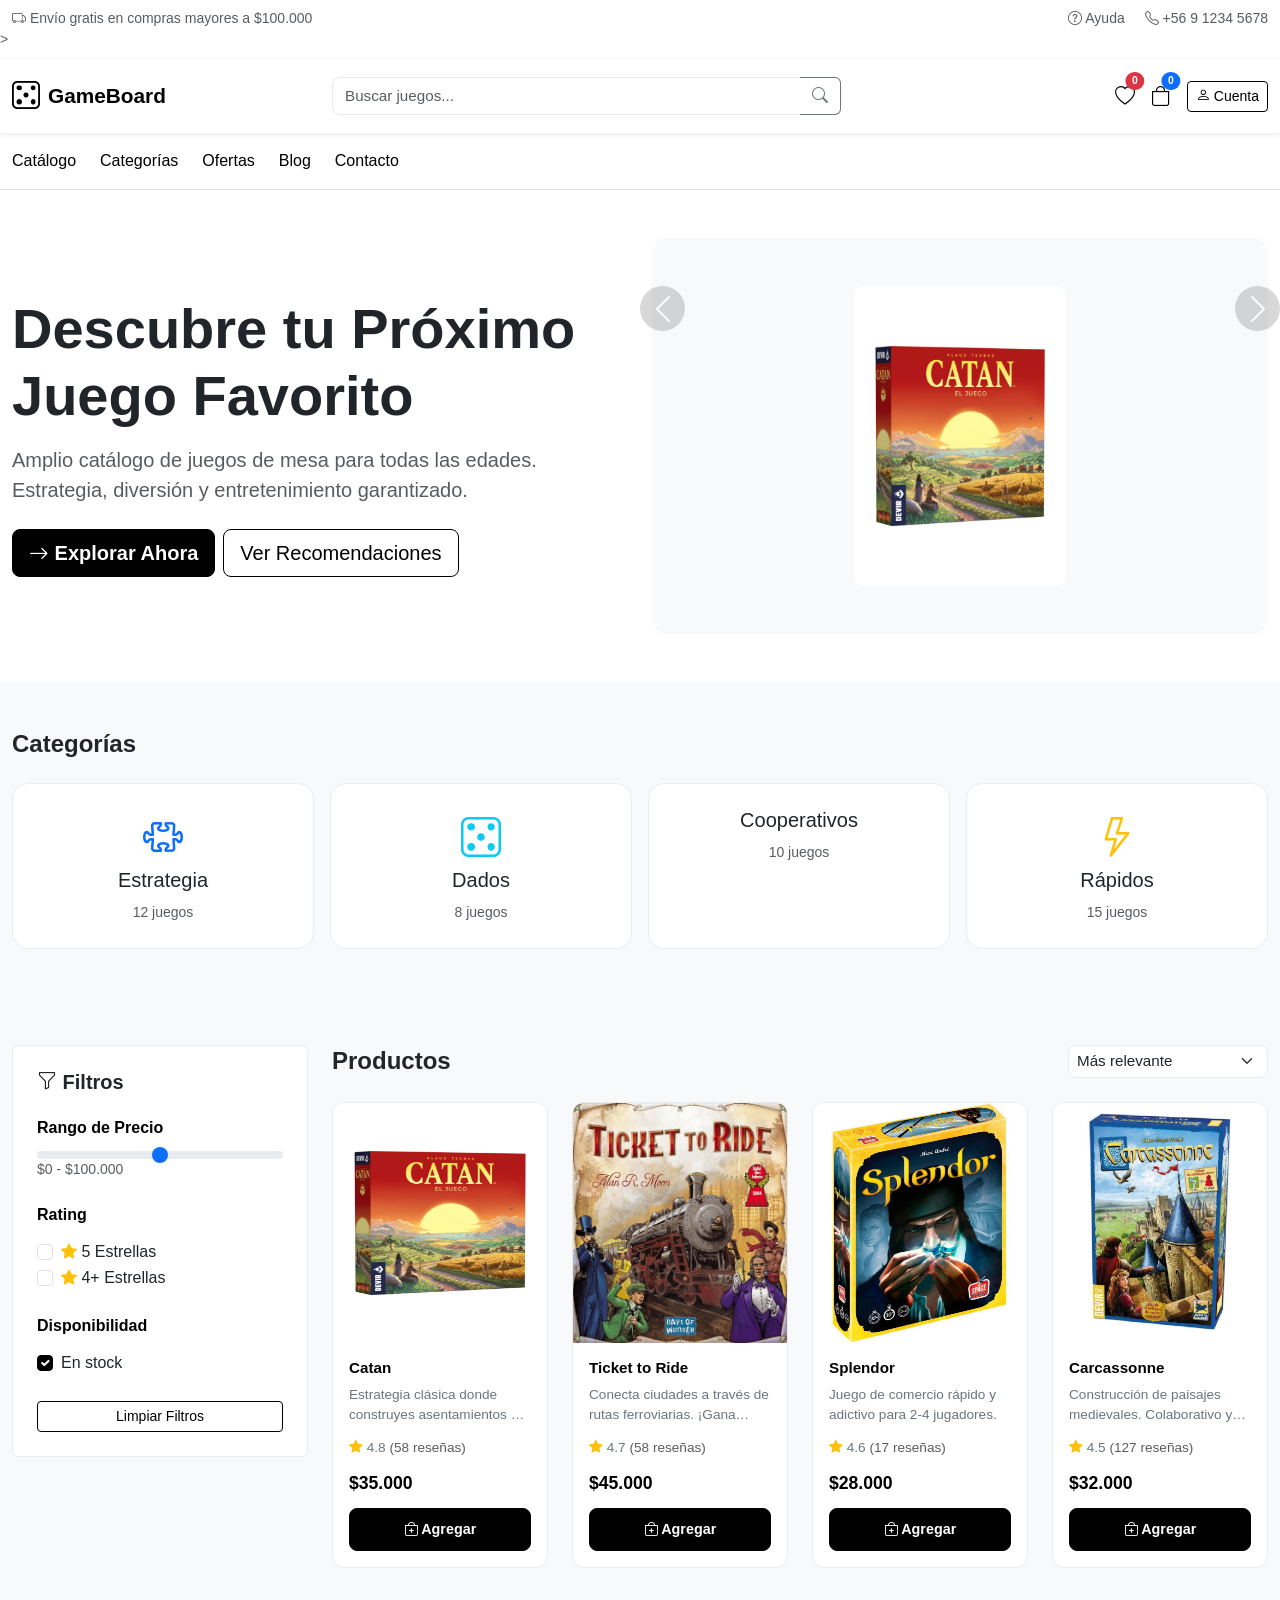
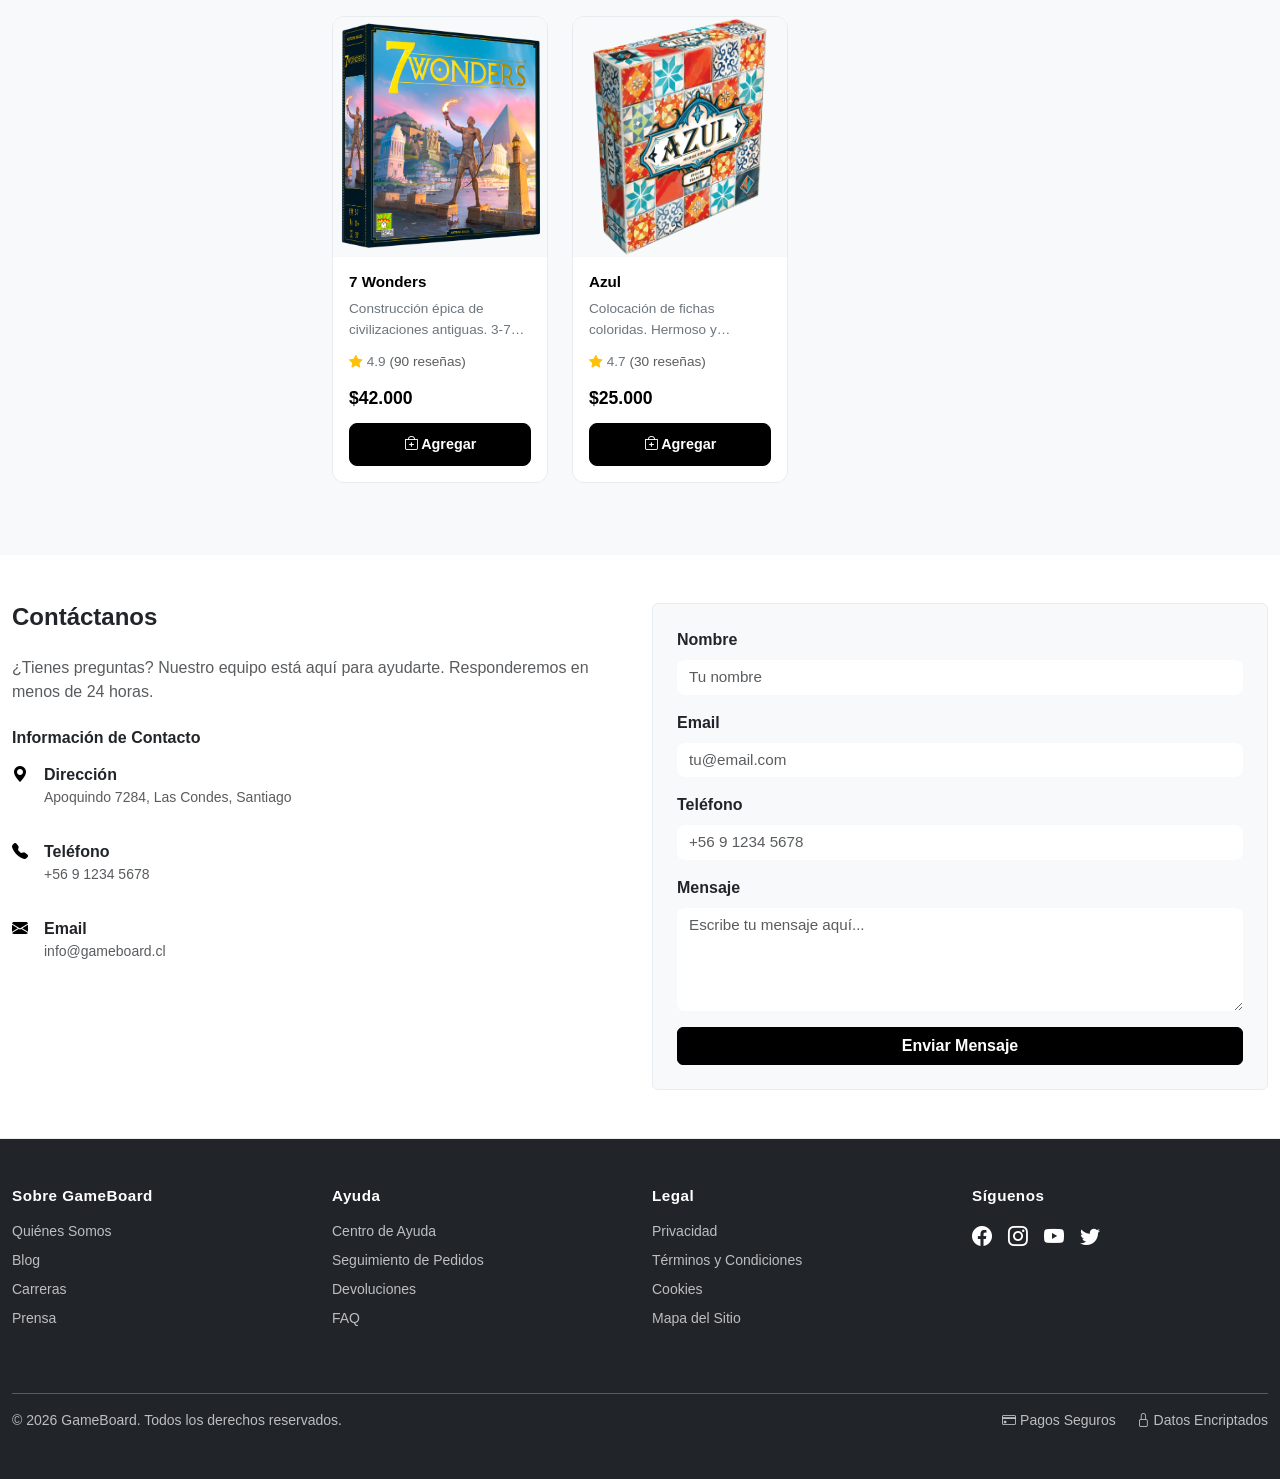
==== index.html @ ff2dab04 "Add files via upload" ====
<!doctype html>
<html lang="es">

<head>
<meta charset="utf-8">
<meta name="viewport" content="width=device-width, initial-scale=1">
<title>GameBoard - Tienda de Juegos de Mesa</title>
<link href="https://cdn.jsdelivr.net/npm/bootstrap@5.3.8/dist/css/bootstrap.min.css" rel="stylesheet"
    integrity="sha384-sRIl4kxILFvY47J16cr9ZwB07vP4J8+LH7qKQnuqkuIAvNWLzeN8tE5YBujZqJLB" crossorigin="anonymous">
<link href="https://cdn.jsdelivr.net/npm/bootstrap-icons@1.10.5/font/bootstrap-icons.css" rel="stylesheet">
<link rel="stylesheet" href="css/styles.css">
</head>

<body class="bg-light">
<!-- Topbar -->
<div class="bg-white border-bottom border-light">
    <div class="container-xxl">
        <div class="row align-items-center py-2 small text-muted">
            <div class="col-md-6 text-center text-md-start">
                <i class="bi bi-truck"></i> Envío gratis en compras mayores a $100.000
            </div>
            <div class="col-md-6 text-center text-md-end">
                <a href="#" class="text-muted text-decoration-none me-3"><i class="bi bi-question-circle"></i> Ayuda</a>
                <a href="#" class="text-muted text-decoration-none"><i class="bi bi-telephone"></i> +56 9 1234 5678</a>
            </div>>
        </div>
    </div>
</div>

<!-- Header -->
<header class="bg-white sticky-top shadow-sm">
    <div class="container-xxl py-3">
        <div class="row align-items-center">
            <div class="col-md-3">
                <a href="#" class="navbar-brand d-flex align-items-center gap-2 text-dark mb-0">
                    <i class="bi bi-dice-5 fs-3"></i>
                    <span class="fw-bold">GameBoard</span>
                </a>
            </div>
            <div class="col-md-5">
                <div class="input-group">
                    <input type="text" class="form-control" placeholder="Buscar juegos..." aria-label="Buscar">
                    <button class="btn btn-outline-secondary" type="button"><i class="bi bi-search"></i></button>
                </div>
            </div>
            <div class="col-md-4 d-flex justify-content-end gap-3 align-items-center">
                <a href="#" class="text-dark text-decoration-none position-relative">
                    <i class="bi bi-heart fs-5"></i>
                    <span class="position-absolute top-0 start-100 translate-middle badge rounded-pill bg-danger">0</span>
                </a>
                <a href="#" class="text-dark text-decoration-none position-relative" data-bs-toggle="modal" data-bs-target="#carritoModal" style="cursor: pointer;">
                    <i class="bi bi-bag fs-5"></i>
                    <span class="position-absolute top-0 start-100 translate-middle badge rounded-pill bg-primary" id="badge-carrito">0</span>
                </a>
                <button class="btn btn-outline-dark btn-sm"><i class="bi bi-person"></i> Cuenta</button>
            </div>
        </div>
    </div>
</header>

<!-- Navigation Menu -->
<nav class="bg-white border-bottom">
    <div class="container-xxl">
        <div class="d-flex gap-4">
            <a href="#catalogo" class="nav-link text-dark fw-500 py-3">Catálogo</a>
            <a href="#categorias" class="nav-link text-dark fw-500 py-3">Categorías</a>
            <a href="#ofertas" class="nav-link text-dark fw-500 py-3">Ofertas</a>
            <a href="#blog" class="nav-link text-dark fw-500 py-3">Blog</a>
            <a href="#contacto" class="nav-link text-dark fw-500 py-3">Contacto</a>
        </div>
    </div>
</nav>

<main>
    <!-- Hero Banner -->
    <section class="bg-white">
        <div class="container-xxl">
            <div class="row align-items-center py-5">
                <div class="col-lg-6 mb-4 mb-lg-0">
                    <h1 class="display-4 fw-bold mb-3">Descubre tu Próximo Juego Favorito</h1>
                    <p class="lead text-muted mb-4">Amplio catálogo de juegos de mesa para todas las edades. Estrategia, diversión y entretenimiento garantizado.</p>
                    <div class="d-flex gap-2">
                        <a href="#catalogo" class="btn btn-dark btn-lg"><i class="bi bi-arrow-right"></i> Explorar Ahora</a>
                        <a href="#blog" class="btn btn-outline-dark btn-lg">Ver Recomendaciones</a>
                    </div>
                </div>
                <div class="col-lg-6">
                    <div class="bg-light rounded-4 p-5 text-center">
                        <div id="productCarousel" class="carousel slide" data-bs-ride="carousel">
                            <div class="carousel-inner">
                                <div class="carousel-item active">
                                    <img src="imagenes/catan.webp" alt="Catan" class="img-fluid rounded-3" style="max-height: 300px; width: auto; object-fit: contain;">
                                </div>
                                <div class="carousel-item">
                                    <img src="imagenes/azul.webp" alt="Azul" class="img-fluid rounded-3" style="max-height: 300px; width: auto; object-fit: contain;">
                                </div>
                                <div class="carousel-item">
                                    <img src="imagenes/splendor.jpg" alt="Splendor" class="img-fluid rounded-3" style="max-height: 300px; width: auto; object-fit: contain;">
                                </div>
                                <div class="carousel-item">
                                    <img src="imagenes/tickettoride.jpg" alt="Ticket to Ride" class="img-fluid rounded-3" style="max-height: 300px; width: auto; object-fit: contain;">
                                </div>
                            </div>
                            <button class="carousel-control-prev" type="button" data-bs-target="#productCarousel" data-bs-slide="prev" style="background: rgba(0,0,0,0.3); border-radius: 50%; width: 45px; height: 45px; left: -60px;">
                                <span class="carousel-control-prev-icon" aria-hidden="true"></span>
                                <span class="visually-hidden">Anterior</span>
                            </button>
                            <button class="carousel-control-next" type="button" data-bs-target="#productCarousel" data-bs-slide="next" style="background: rgba(0,0,0,0.3); border-radius: 50%; width: 45px; height: 45px; right: -60px;">
                                <span class="carousel-control-next-icon" aria-hidden="true"></span>
                                <span class="visually-hidden">Siguiente</span>
                            </button>
                        </div>
                    </div>
                </div>
            </div>
        </div>
    </section>

    <!-- Categorías -->
    <section id="categorias" class="py-5 bg-light">
        <div class="container-xxl">
            <h2 class="h4 fw-bold mb-4">Categorías</h2>
            <div class="row g-3">
                <div class="col-6 col-md-3">
                    <div class="card border-0 h-100 category-card">
                        <div class="card-body text-center p-4">
                            <i class="bi bi-puzzle fs-1 text-primary mb-2"></i>
                            <h5 class="card-title">Estrategia</h5>
                            <small class="text-muted">12 juegos</small>
                        </div>
                    </div>
                </div>
                <div class="col-6 col-md-3">
                    <div class="card border-0 h-100 category-card">
                        <div class="card-body text-center p-4">
                            <i class="bi bi-dice-5 fs-1 text-info mb-2"></i>
                            <h5 class="card-title">Dados</h5>
                            <small class="text-muted">8 juegos</small>
                        </div>
                    </div>
                </div>
                <div class="col-6 col-md-3">
                    <div class="card border-0 h-100 category-card">
                        <div class="card-body text-center p-4">
                            <i class="bi bi-person-group fs-1 text-success mb-2"></i>
                            <h5 class="card-title">Cooperativos</h5>
                            <small class="text-muted">10 juegos</small>
                        </div>
                    </div>
                </div>
                <div class="col-6 col-md-3">
                    <div class="card border-0 h-100 category-card">
                        <div class="card-body text-center p-4">
                            <i class="bi bi-lightning fs-1 text-warning mb-2"></i>
                            <h5 class="card-title">Rápidos</h5>
                            <small class="text-muted">15 juegos</small>
                        </div>
                    </div>
                </div>
            </div>
        </div>
    </section>

    <!-- Productos y Carrito -->
    <section id="catalogo" class="py-5">
        <div class="container-xxl">
            <div class="row">
                <!-- Sidebar Filtros -->
                <div class="col-lg-3 mb-4 mb-lg-0">
                    <div class="card border-0 bg-white p-4">
                        <h5 class="fw-bold mb-4"><i class="bi bi-funnel"></i> Filtros</h5>
                        
                        <div class="mb-4">
                            <h6 class="fw-bold text-dark mb-3">Rango de Precio</h6>
                            <div class="d-flex gap-2">
                                <input type="range" class="form-range" min="0" max="100000" value="50000">
                            </div>
                            <small class="text-muted">$0 - $100.000</small>
                        </div>

                        <div class="mb-4">
                            <h6 class="fw-bold text-dark mb-3">Rating</h6>
                            <div class="form-check">
                                <input class="form-check-input" type="checkbox" id="rating5">
                                <label class="form-check-label" for="rating5">
                                    <i class="bi bi-star-fill text-warning"></i> 5 Estrellas
                                </label>
                            </div>
                            <div class="form-check">
                                <input class="form-check-input" type="checkbox" id="rating4">
                                <label class="form-check-label" for="rating4">
                                    <i class="bi bi-star-fill text-warning"></i> 4+ Estrellas
                                </label>
                            </div>
                        </div>

                        <div class="mb-4">
                            <h6 class="fw-bold text-dark mb-3">Disponibilidad</h6>
                            <div class="form-check">
                                <input class="form-check-input" type="checkbox" id="disponible" checked>
                                <label class="form-check-label" for="disponible">
                                    En stock
                                </label>
                            </div>
                        </div>

                        <button class="btn btn-outline-dark w-100 btn-sm">Limpiar Filtros</button>
                    </div>
                </div>

                <!-- Grid de Productos -->
                <div class="col-lg-9">
                    <div class="d-flex justify-content-between align-items-center mb-4">
                        <h3 class="h4 fw-bold mb-0">Productos</h3>
                        <select class="form-select form-select-sm" style="max-width: 200px;">
                            <option selected>Más relevante</option>
                            <option>Precio: Menor a Mayor</option>
                            <option>Precio: Mayor a Menor</option>
                            <option>Más valorados</option>
                            <option>Más vendidos</option>
                        </select>
                    </div>
                    
                    <div class="row g-4" id="contenedor-productos">
                        <!-- Productos se cargarán aquí -->
                    </div>
                </div>
            </div>
        </div>
    </section>

    <!-- Modal Carrito -->
    <div class="modal fade" id="carritoModal" tabindex="-1" aria-labelledby="carritoModalLabel" aria-hidden="true">
        <div class="modal-dialog modal-lg modal-dialog-scrollable">
            <div class="modal-content border-0">
                <div class="modal-header bg-light border-bottom">
                    <h5 class="modal-title fw-bold" id="carritoModalLabel">
                        <i class="bi bi-bag"></i> Carrito de Compras
                    </h5>
                    <button type="button" class="btn-close" data-bs-dismiss="modal" aria-label="Close"></button>
                </div>
                <div class="modal-body">
                    <div id="contenedor-carrito">
                        <div class="text-center py-5">
                            <i class="bi bi-bag-check fs-1 text-muted mb-3"></i>
                            <p class="text-muted">Tu carrito está vacío</p>
                            <button type="button" class="btn btn-primary btn-sm" data-bs-dismiss="modal">Continuar Comprando</button>
                        </div>
                    </div>
                </div>
                <div class="modal-footer bg-light border-top" id="resumen-carrito" style="display: none;">
                    <div class="w-100">
                        <div class="d-flex justify-content-between mb-2 pb-2 border-bottom">
                            <span>Subtotal</span>
                            <span id="subtotal">$0</span>
                        </div>
                        <div class="d-flex justify-content-between mb-2 pb-2 border-bottom">
                            <span>Envío</span>
                            <span>Gratis</span>
                        </div>
                        <div class="d-flex justify-content-between mb-4 pb-2 border-bottom">
                            <span>Impuesto (19%)</span>
                            <span id="impuesto">$0</span>
                        </div>
                        <div class="d-flex justify-content-between fw-bold h5 mb-4">
                            <span>Total</span>
                            <span id="total-carrito">$0</span>
                        </div>
                        
                        <div class="d-flex gap-2">
                            <button id="btn-comprar" class="btn btn-dark flex-grow-1"><i class="bi bi-check-circle"></i> Proceder a Pagar</button>
                            <button id="btn-vaciar" class="btn btn-outline-dark"><i class="bi bi-trash"></i> Vaciar</button>
                        </div>
                    </div>
                </div>
                <div id="carrito-vacio-resumen" class="modal-footer bg-light border-top" style="justify-content: center;">
                    <small class="text-muted">Agrega productos para ver el resumen</small>
                </div>
            </div>
        </div>
    </div>

    <!-- Contacto -->
    <section id="contacto" class="py-5 bg-white">
        <div class="container-xxl">
            <div class="row">
                <div class="col-lg-6 mb-4 mb-lg-0">
                    <h2 class="h4 fw-bold mb-4">Contáctanos</h2>
                    <p class="text-muted mb-4">¿Tienes preguntas? Nuestro equipo está aquí para ayudarte. Responderemos en menos de 24 horas.</p>
                    
                    <div class="mb-4">
                        <h6 class="fw-bold mb-3">Información de Contacto</h6>
                        <div class="d-flex gap-3 mb-3">
                            <i class="bi bi-geo-alt-fill text-dark"></i>
                            <div>
                                <strong>Dirección</strong>
                                <p class="text-muted small">Apoquindo 7284, Las Condes, Santiago</p>
                            </div>
                        </div>
                        <div class="d-flex gap-3 mb-3">
                            <i class="bi bi-telephone-fill text-dark"></i>
                            <div>
                                <strong>Teléfono</strong>
                                <p class="text-muted small">+56 9 1234 5678</p>
                            </div>
                        </div>
                        <div class="d-flex gap-3">
                            <i class="bi bi-envelope-fill text-dark"></i>
                            <div>
                                <strong>Email</strong>
                                <p class="text-muted small">info@gameboard.cl</p>
                            </div>
                        </div>
                    </div>
                </div>
                
                <div class="col-lg-6">
                    <form id="formulario-contacto" class="card border-0 bg-light p-4">
                        <div class="mb-3">
                            <label for="nombre" class="form-label fw-bold">Nombre</label>
                            <input type="text" class="form-control border-0" id="nombre" placeholder="Tu nombre">
                        </div>
                        <div class="mb-3">
                            <label for="email" class="form-label fw-bold">Email</label>
                            <input type="email" class="form-control border-0" id="email" placeholder="tu@email.com">
                        </div>
                        <div class="mb-3">
                            <label for="telefono" class="form-label fw-bold">Teléfono</label>
                            <input type="tel" class="form-control border-0" id="telefono" placeholder="+56 9 1234 5678">
                        </div>
                        <div class="mb-3">
                            <label for="mensaje" class="form-label fw-bold">Mensaje</label>
                            <textarea class="form-control border-0" id="mensaje" rows="4" placeholder="Escribe tu mensaje aquí..."></textarea>
                        </div>
                        <button type="submit" class="btn btn-dark w-100">Enviar Mensaje</button>
                    </form>
                </div>
            </div>
        </div>
    </section>
</main>

<!-- Footer -->
<footer class="bg-dark text-white py-5">
    <div class="container-xxl">
        <div class="row mb-5">
            <div class="col-md-3 mb-4 mb-md-0">
                <h6 class="fw-bold mb-3 text-white">Sobre GameBoard</h6>
                <ul class="list-unstyled small">
                    <li class="mb-2"><a href="#" class="text-white-50 text-decoration-none">Quiénes Somos</a></li>
                    <li class="mb-2"><a href="#" class="text-white-50 text-decoration-none">Blog</a></li>
                    <li class="mb-2"><a href="#" class="text-white-50 text-decoration-none">Carreras</a></li>
                    <li><a href="#" class="text-white-50 text-decoration-none">Prensa</a></li>
                </ul>
            </div>
            <div class="col-md-3 mb-4 mb-md-0">
                <h6 class="fw-bold mb-3 text-white">Ayuda</h6>
                <ul class="list-unstyled small">
                    <li class="mb-2"><a href="#" class="text-white-50 text-decoration-none">Centro de Ayuda</a></li>
                    <li class="mb-2"><a href="#" class="text-white-50 text-decoration-none">Seguimiento de Pedidos</a></li>
                    <li class="mb-2"><a href="#" class="text-white-50 text-decoration-none">Devoluciones</a></li>
                    <li><a href="#" class="text-white-50 text-decoration-none">FAQ</a></li>
                </ul>
            </div>
            <div class="col-md-3 mb-4 mb-md-0">
                <h6 class="fw-bold mb-3 text-white">Legal</h6>
                <ul class="list-unstyled small">
                    <li class="mb-2"><a href="#" class="text-white-50 text-decoration-none">Privacidad</a></li>
                    <li class="mb-2"><a href="#" class="text-white-50 text-decoration-none">Términos y Condiciones</a></li>
                    <li class="mb-2"><a href="#" class="text-white-50 text-decoration-none">Cookies</a></li>
                    <li><a href="#" class="text-white-50 text-decoration-none">Mapa del Sitio</a></li>
                </ul>
            </div>
            <div class="col-md-3">
                <h6 class="fw-bold mb-3 text-white">Síguenos</h6>
                <div class="d-flex gap-3">
                    <a href="#" class="text-white text-decoration-none fs-5"><i class="bi bi-facebook"></i></a>
                    <a href="#" class="text-white text-decoration-none fs-5"><i class="bi bi-instagram"></i></a>
                    <a href="#" class="text-white text-decoration-none fs-5"><i class="bi bi-youtube"></i></a>
                    <a href="#" class="text-white text-decoration-none fs-5"><i class="bi bi-twitter"></i></a>
                </div>
            </div>
        </div>
        <hr class="bg-white opacity-25">
        <div class="row align-items-center">
            <div class="col-md-6 text-center text-md-start small text-white-50 mb-3 mb-md-0">
                &copy; 2026 GameBoard. Todos los derechos reservados.
            </div>
            <div class="col-md-6 text-center text-md-end small text-white-50">
                <span class="me-3"><i class="bi bi-credit-card"></i> Pagos Seguros</span>
                <span><i class="bi bi-lock"></i> Datos Encriptados</span>
            </div>
        </div>
    </div>
</footer>

<script src="https://cdn.jsdelivr.net/npm/bootstrap@5.3.8/dist/js/bootstrap.bundle.min.js"
    integrity="sha384-FKyoEForCGlyvwx9Hj09JcYn3nv7wiPVlz7YYwJrWVcXK/BmnVDxM+D2scQbITxI"
    crossorigin="anonymous"></script>
<script src="js/main.js"></script>
</body>
</html>
---- css/styles.css ----
/* GameBoard - Tienda E-commerce Minimalist */

:root {
    --primary: #000000;
    --secondary: #6c757d;
    --light: #f8f9fa;
    --border: #e9ecef;
    --success: #198754;
}

* {
    transition: color 0.2s ease, background-color 0.2s ease, border-color 0.2s ease;
}

html {
    scroll-behavior: smooth;
}

body {
    font-family: -apple-system, BlinkMacSystemFont, "Segoe UI", Roboto, "Helvetica Neue", Arial, sans-serif;
    color: #212529;
}

/* Header & Navigation */
header {
    top: 40px;
}

.navbar-brand {
    font-size: 1.3rem;
}

.input-group .form-control {
    border-right: none;
}

.input-group .btn-outline-secondary {
    border-left: none;
}

.badge {
    font-size: 0.65rem;
    min-width: 18px;
    height: 18px;
    display: flex;
    align-items: center;
    justify-content: center;
}

/* Modal Carrito */
.modal-content {
    border-radius: 0.75rem;
    box-shadow: 0 5px 15px rgba(0, 0, 0, 0.15);
}

.modal-header {
    padding: 1.5rem;
    border-radius: 0.75rem 0.75rem 0 0;
}

.modal-body {
    padding: 1.5rem;
    min-height: 200px;
}

.modal-footer {
    padding: 1.5rem;
    border-radius: 0 0 0.75rem 0.75rem;
    flex-wrap: wrap;
}

#resumen-carrito {
    width: 100%;
}

#carrito-vacio-resumen {
    width: 100% !important;
    justify-content: center !important;
}

/* Category Cards */
.category-card {
    cursor: pointer;
    background: white !important;
    border-radius: 1rem;
    box-shadow: 0 1px 3px rgba(0, 0, 0, 0.08);
}

.category-card:hover {
    box-shadow: 0 4px 12px rgba(0, 0, 0, 0.12);
    transform: translateY(-4px);
}

.category-card i {
    transition: transform 0.3s ease;
}

.category-card:hover i {
    transform: scale(1.15);
}

/* Productos Cards */
.product-card {
    background: white;
    border: 1px solid var(--border);
    border-radius: 0.75rem;
    overflow: hidden;
    transition: all 0.3s ease;
}

.product-card:hover {
    border-color: #000;
    box-shadow: 0 4px 12px rgba(0, 0, 0, 0.1);
}

.product-image {
    height: 240px;
    object-fit: cover;
    overflow: hidden;
    background: var(--light);
}

.product-image img {
    transition: transform 0.3s ease;
    width: 100%;
    height: 100%;
}

.product-card:hover .product-image img {
    transform: scale(1.05);
}

.product-body {
    padding: 1rem;
}

.product-title {
    font-size: 0.95rem;
    font-weight: 600;
    color: #000;
    margin-bottom: 0.5rem;
    overflow: hidden;
    text-overflow: ellipsis;
    display: -webkit-box;
    -webkit-line-clamp: 2;
    -webkit-box-orient: vertical;
}

.product-description {
    font-size: 0.85rem;
    color: var(--secondary);
    margin-bottom: 0.75rem;
    overflow: hidden;
    text-overflow: ellipsis;
    display: -webkit-box;
    -webkit-line-clamp: 2;
    -webkit-box-orient: vertical;
}

.product-rating {
    font-size: 0.85rem;
    color: var(--secondary);
    margin-bottom: 0.75rem;
}

.product-price {
    font-size: 1.1rem;
    font-weight: 700;
    color: #000;
    margin-bottom: 0.75rem;
}

.btn-add-to-cart {
    width: 100%;
    background-color: #000;
    color: white;
    border: 1px solid #000;
    border-radius: 0.5rem;
    font-size: 0.9rem;
    font-weight: 600;
    padding: 0.6rem;
    transition: all 0.3s ease;
}

.btn-add-to-cart:hover {
    background-color: white;
    color: #000;
}

/* Filtros Sidebar */
.card {
    border: 1px solid var(--border) !important;
    box-shadow: none !important;
}

.form-range {
    height: 4px;
}

.form-check-input:checked {
    background-color: #000;
    border-color: #000;
}

.form-check-input:focus {
    border-color: #000;
    box-shadow: 0 0 0 0.25rem rgba(0, 0, 0, 0.25);
}

.form-select {
    border: 1px solid var(--border);
}

/* Carrito Table */
.table {
    font-size: 0.95rem;
}

.table img {
    height: 80px;
    width: 80px;
    object-fit: cover;
    border-radius: 0.5rem;
}

.input-group-sm .form-control {
    padding: 0.4rem 0.5rem;
    font-size: 0.85rem;
}

.input-group-sm .btn {
    padding: 0.4rem 0.5rem;
}

/* Buttons */
.btn-dark {
    background-color: #000;
    border-color: #000;
    color: white;
    font-weight: 600;
}

.btn-dark:hover {
    background-color: #333;
    border-color: #333;
}

.btn-outline-dark {
    border: 1px solid #000;
    color: #000;
}

.btn-outline-dark:hover {
    background-color: #000;
    color: white;
}

.btn-primary {
    background-color: #000;
    border-color: #000;
    color: white;
}

.btn-primary:hover {
    background-color: #333;
}

/* Forms */
.form-control,
.form-select {
    border: 1px solid var(--border);
    border-radius: 0.5rem;
    font-size: 0.95rem;
}

.form-control:focus {
    border-color: #000;
    box-shadow: 0 0 0 0.2rem rgba(0, 0, 0, 0.1);
}

/* Footer */
footer {
    margin-top: auto;
    border-top: 1px solid var(--border);
}

footer a:hover {
    color: #fff !important;
}

footer .text-white-50 {
    color: rgba(255, 255, 255, 0.7) !important;
    transition: color 0.2s ease;
}

footer a.text-white-50:hover {
    color: rgba(255, 255, 255, 1) !important;
}

footer h6 {
    font-size: 0.95rem;
    letter-spacing: 0.5px;
}

/* Responsive */
@media (max-width: 768px) {
    header {
        top: 0 !important;
    }

    .col-lg-3,
    .col-lg-6,
    .col-lg-8,
    .col-lg-9 {
        width: 100% !important;
    }

    .product-card {
        margin-bottom: 1rem;
    }

    .input-group {
        margin-bottom: 1rem;
    }

    .navbar-brand {
        font-size: 1.1rem;
    }

    .d-flex.gap-3 {
        gap: 1rem !important;
    }

    .modal-dialog {
        margin: auto !important;
    }
}

/* Animaciones */
@keyframes fadeIn {
    from {
        opacity: 0;
        transform: translateY(10px);
    }
    to {
        opacity: 1;
        transform: translateY(0);
    }
}

.product-card {
    animation: fadeIn 0.3s ease-out;
}

/* Toast/Notificaciones */
.alert {
    border: none;
    border-radius: 0.5rem;
}

.alert-success {
    background-color: #d1e7dd;
    color: #0f5132;
}

/* Helpers */
.fw-500 {
    font-weight: 500;
}

.text-dark {
    color: #000 !important;
}

.bg-light {
    background-color: #f8f9fa !important;
}

/* Scroll */
::-webkit-scrollbar {
    width: 8px;
}

::-webkit-scrollbar-track {
    background: transparent;
}

::-webkit-scrollbar-thumb {
    background: #ddd;
    border-radius: 4px;
}

::-webkit-scrollbar-thumb:hover {
    background: #999;
}
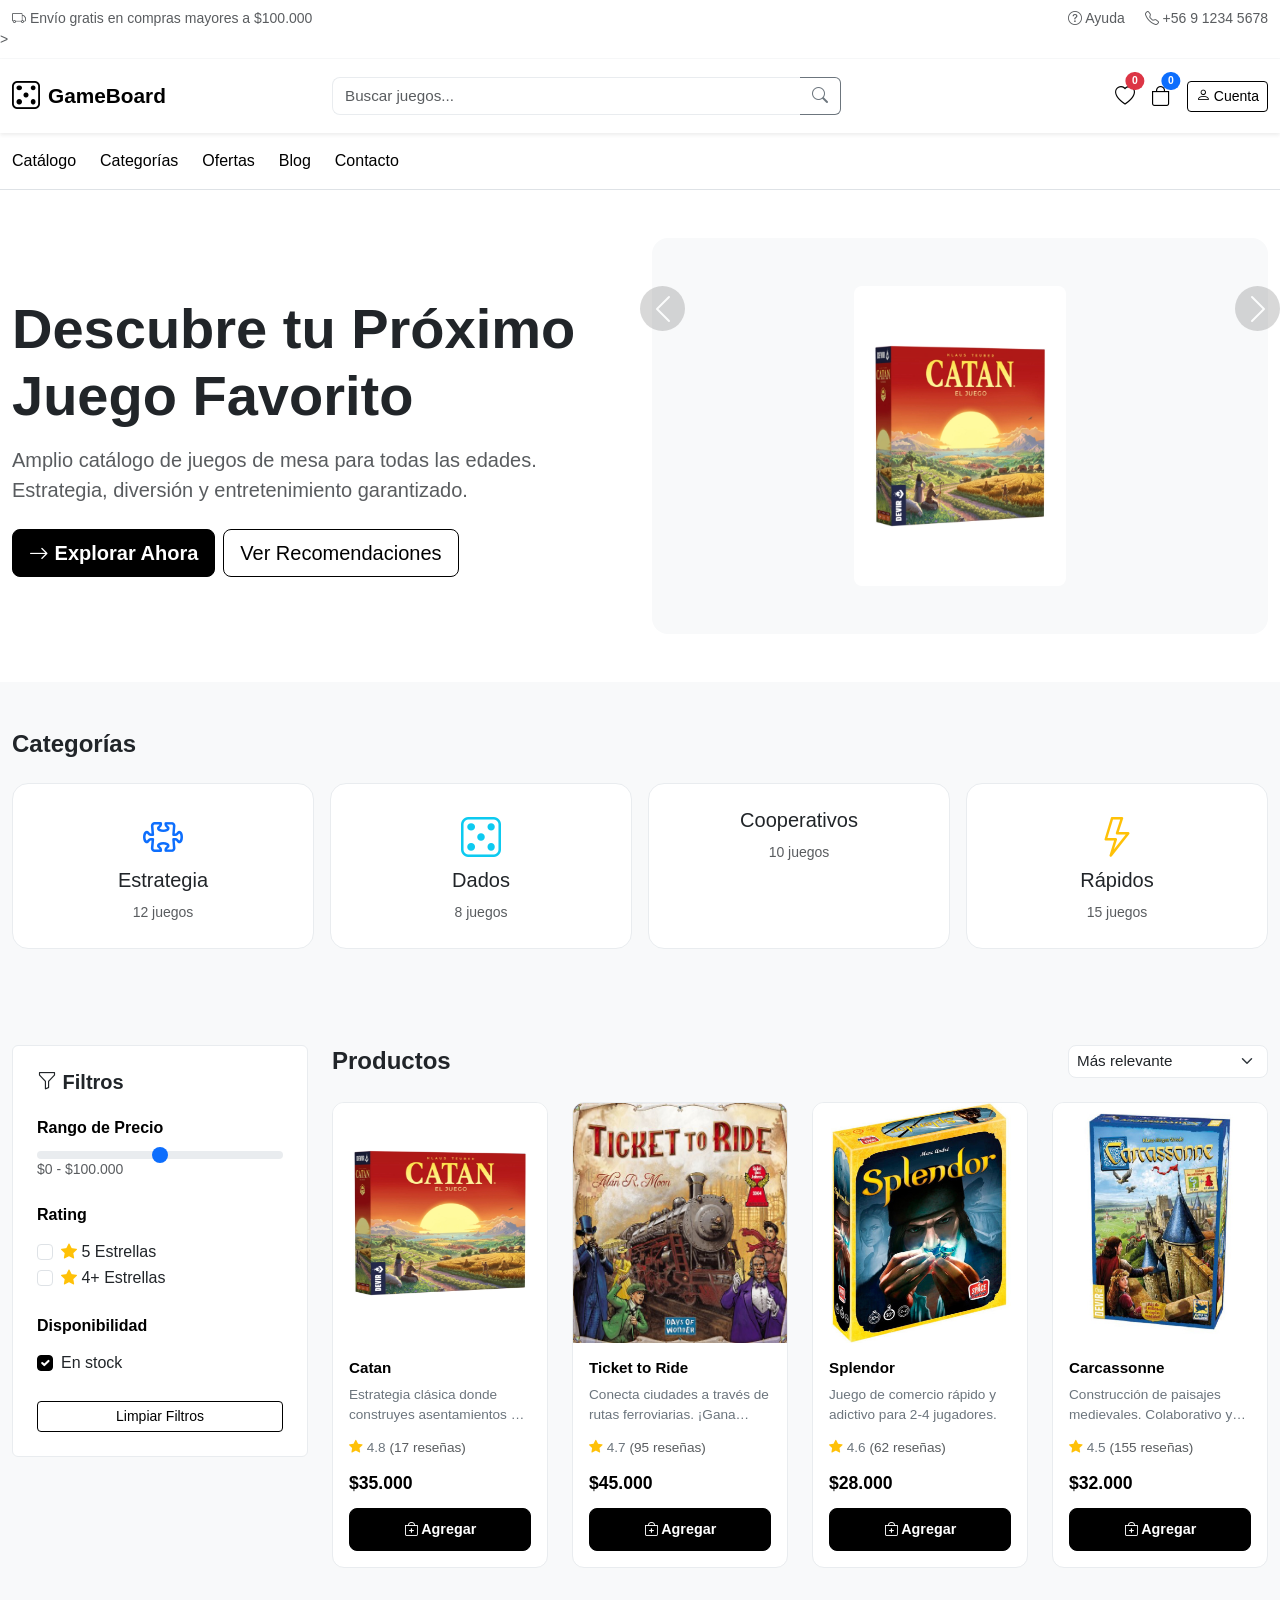
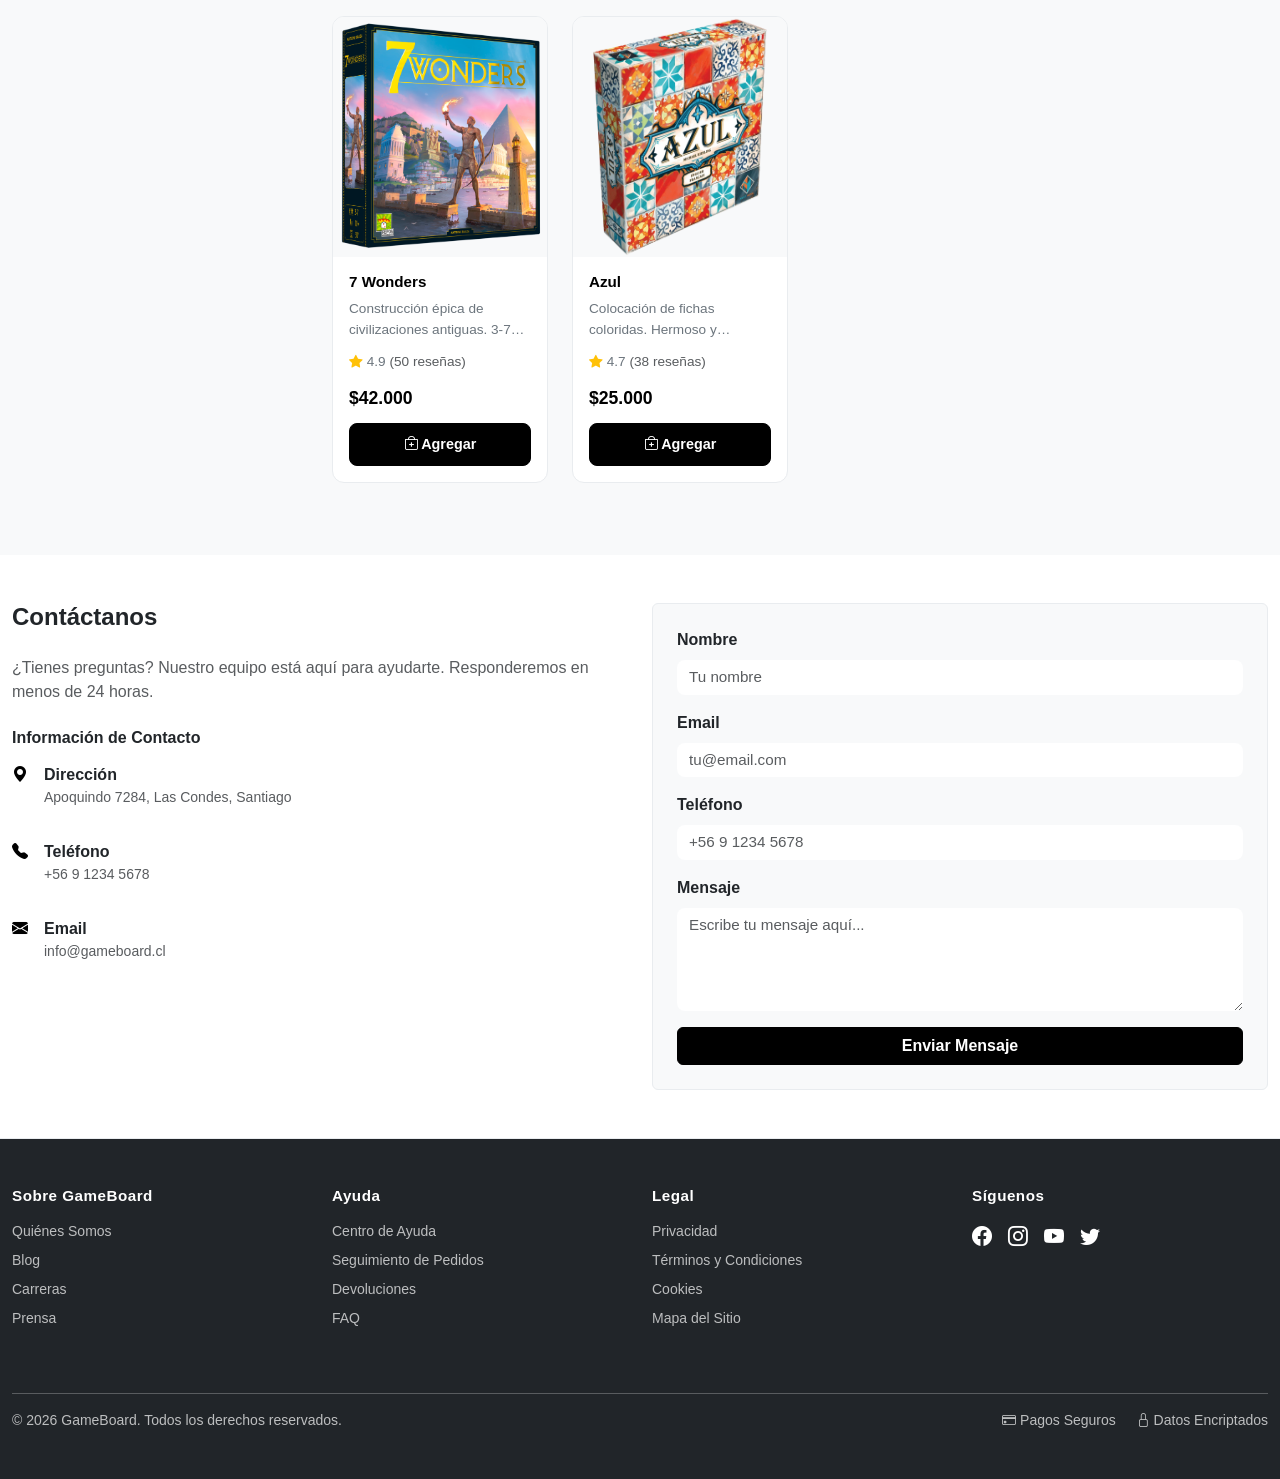
==== commit 5c1e83bc: "Update index.html" ====
--- a/index.html
+++ b/index.html
@@ -399,4 +399,4 @@
     crossorigin="anonymous"></script>
 <script src="js/main.js"></script>
 </body>
-</html>+</html>
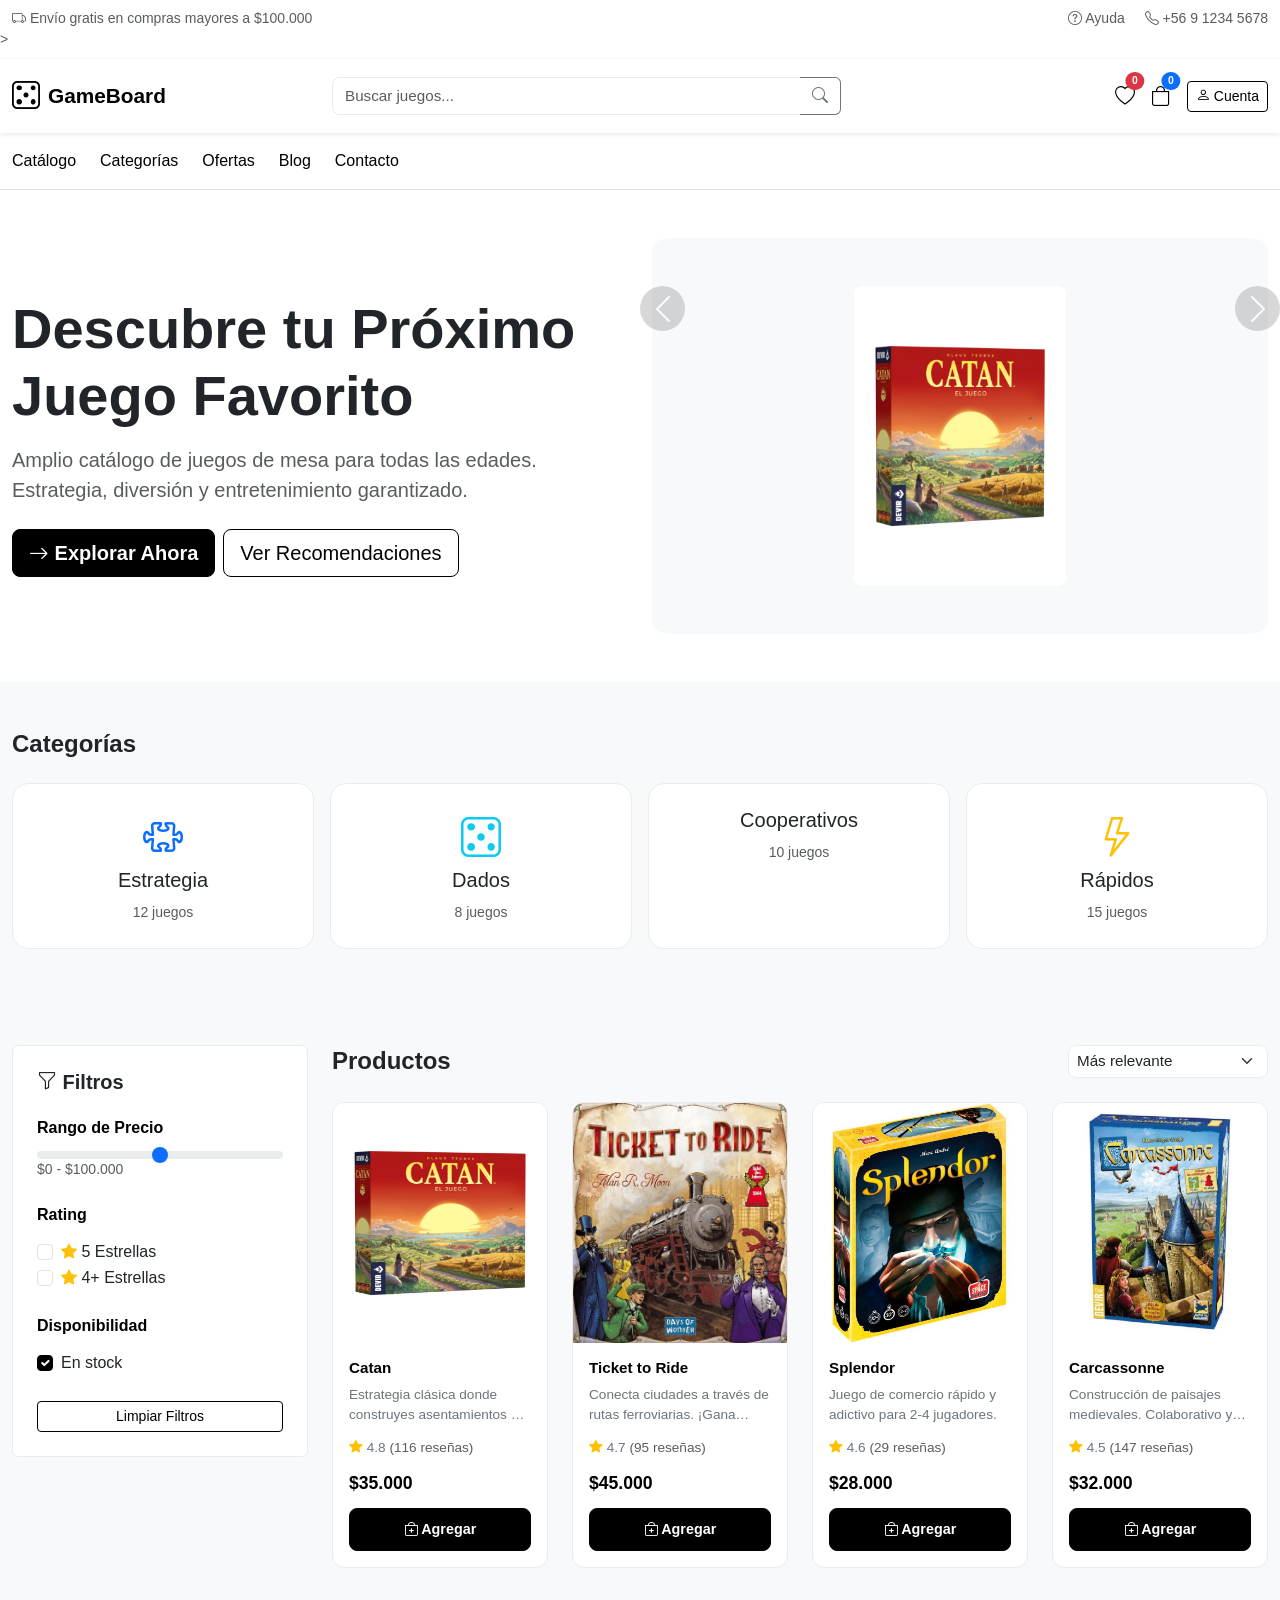
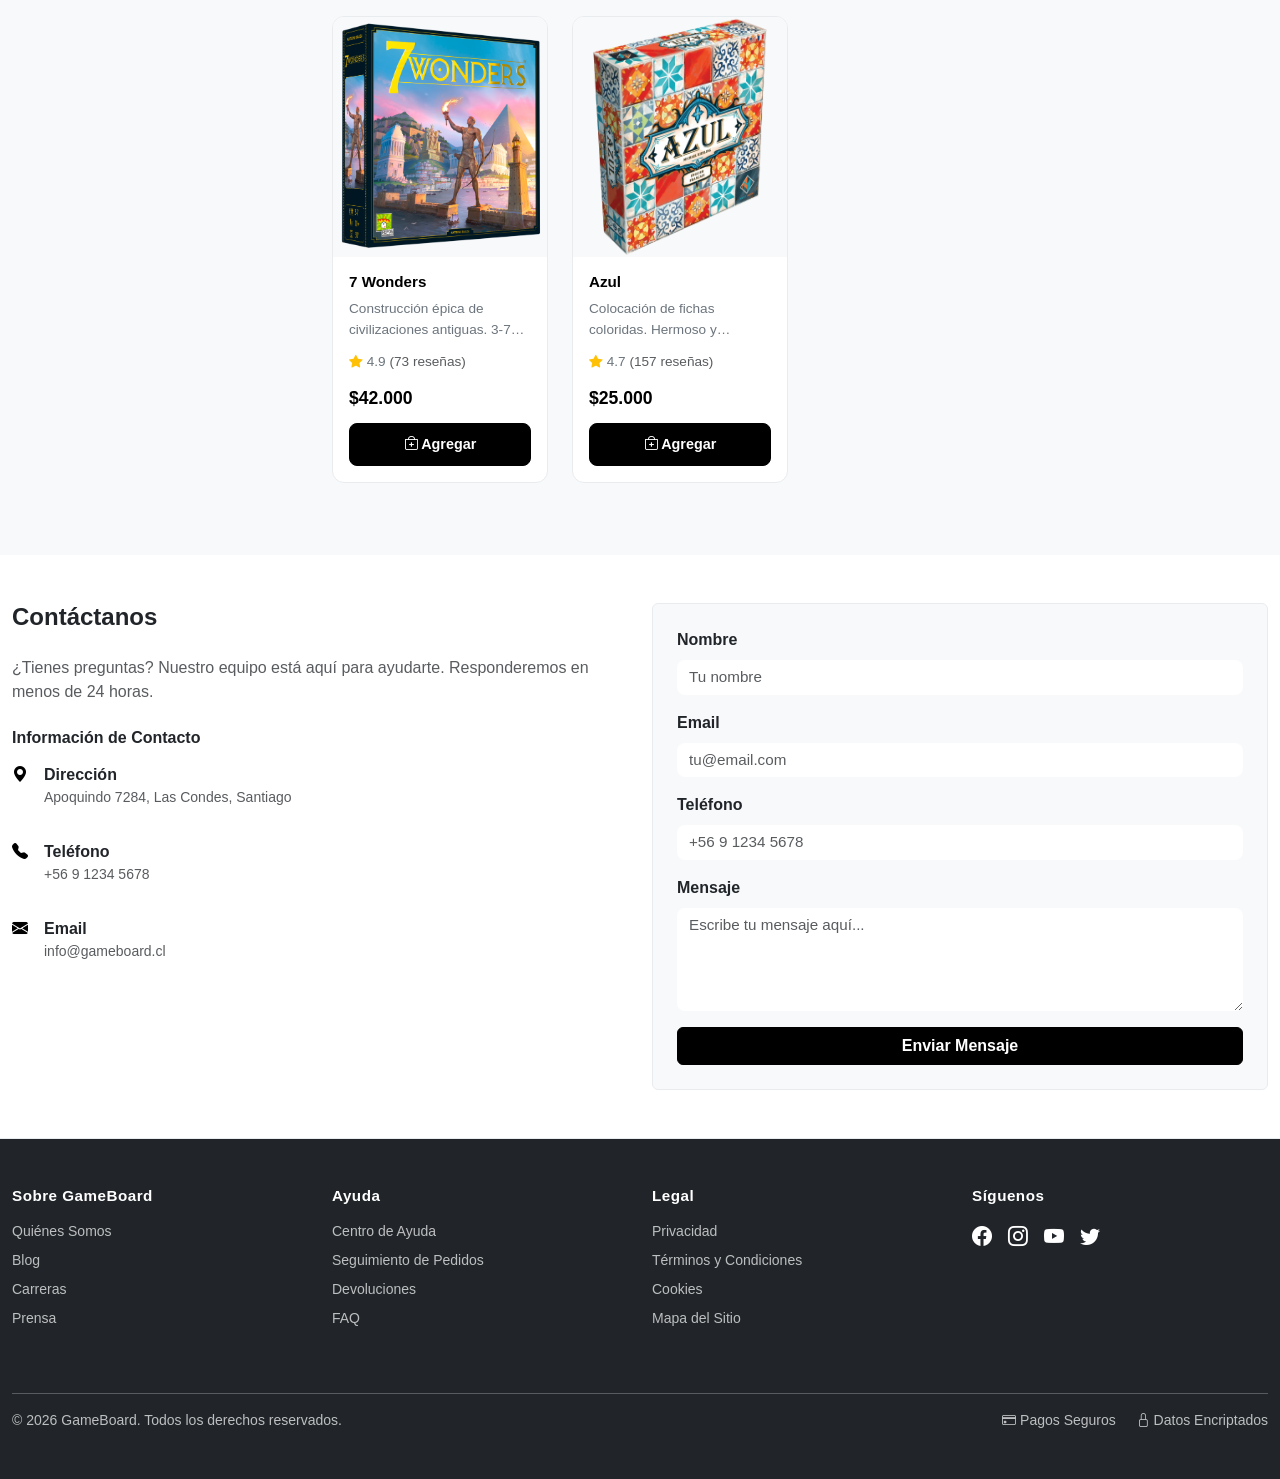
==== commit 24279a4b: "Add files via upload" ====
--- a/index.html
+++ b/index.html
@@ -399,4 +399,4 @@
     crossorigin="anonymous"></script>
 <script src="js/main.js"></script>
 </body>
-</html>
+</html>
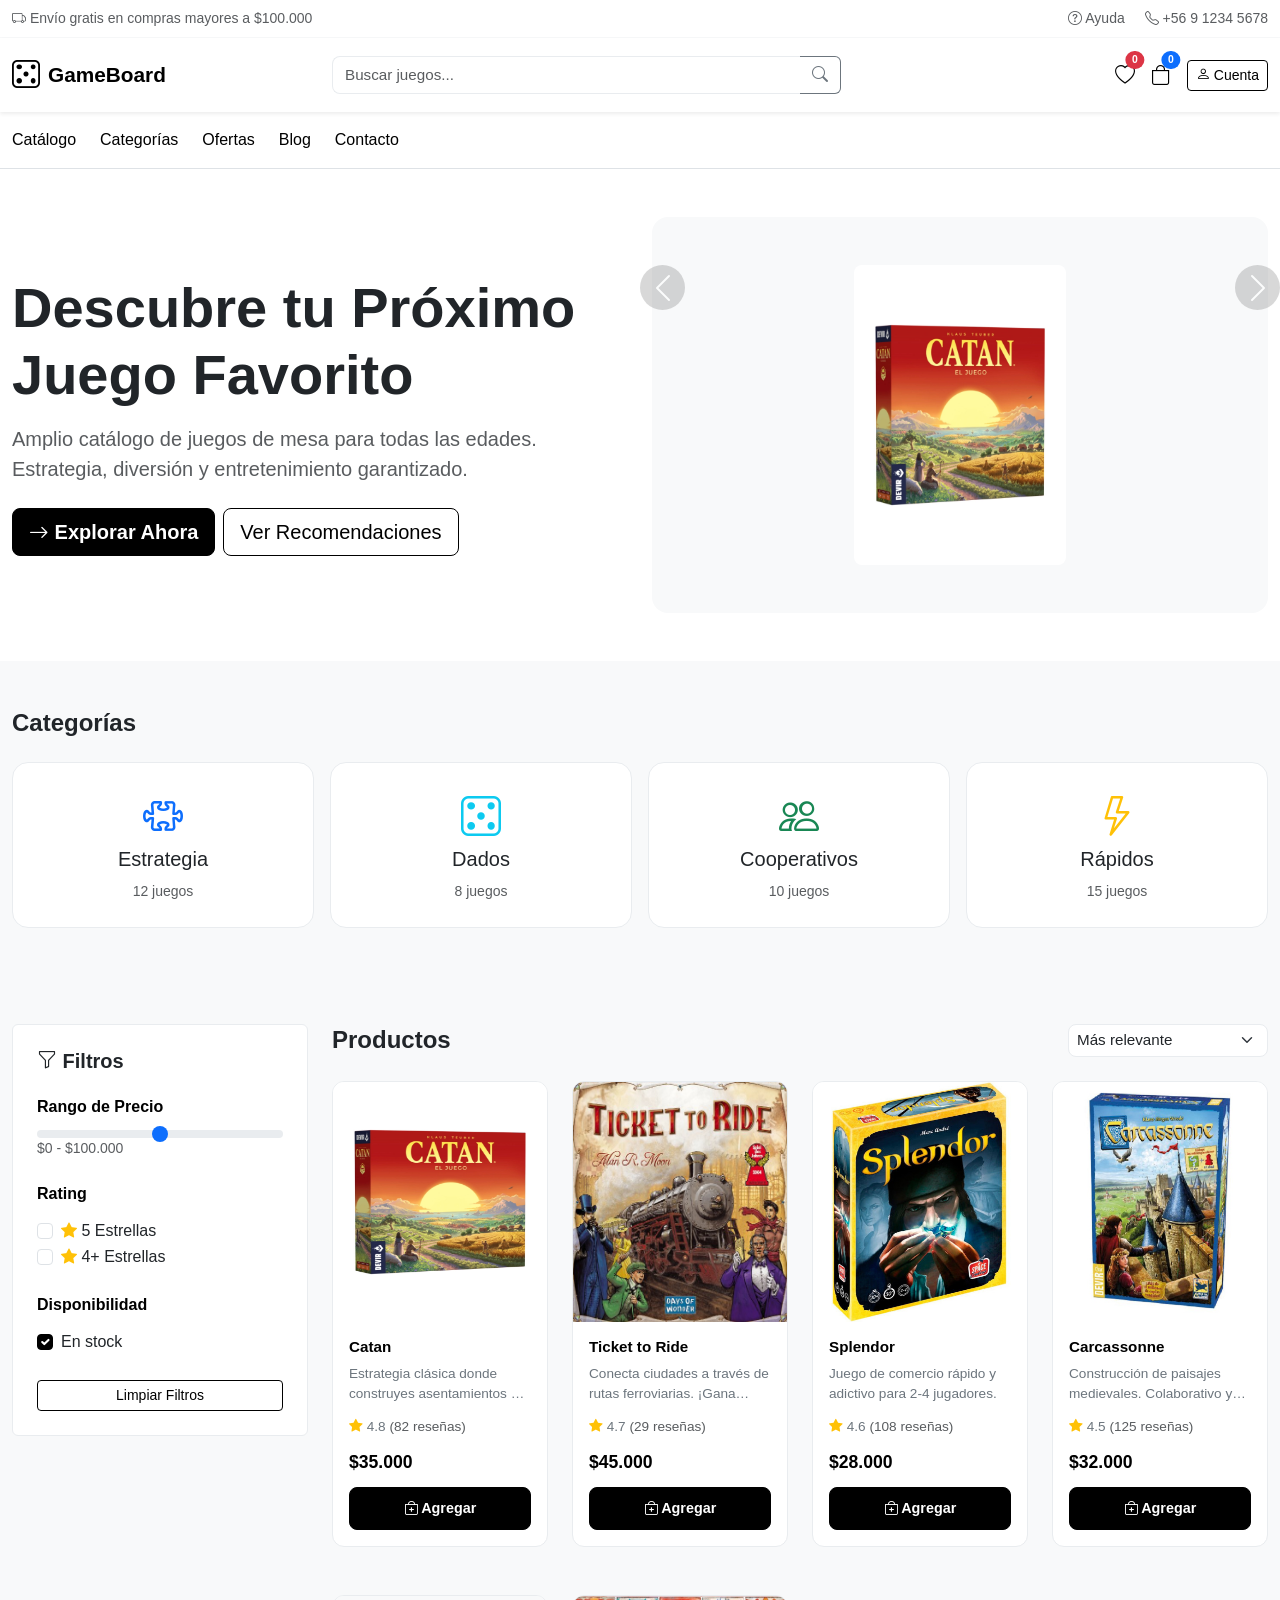
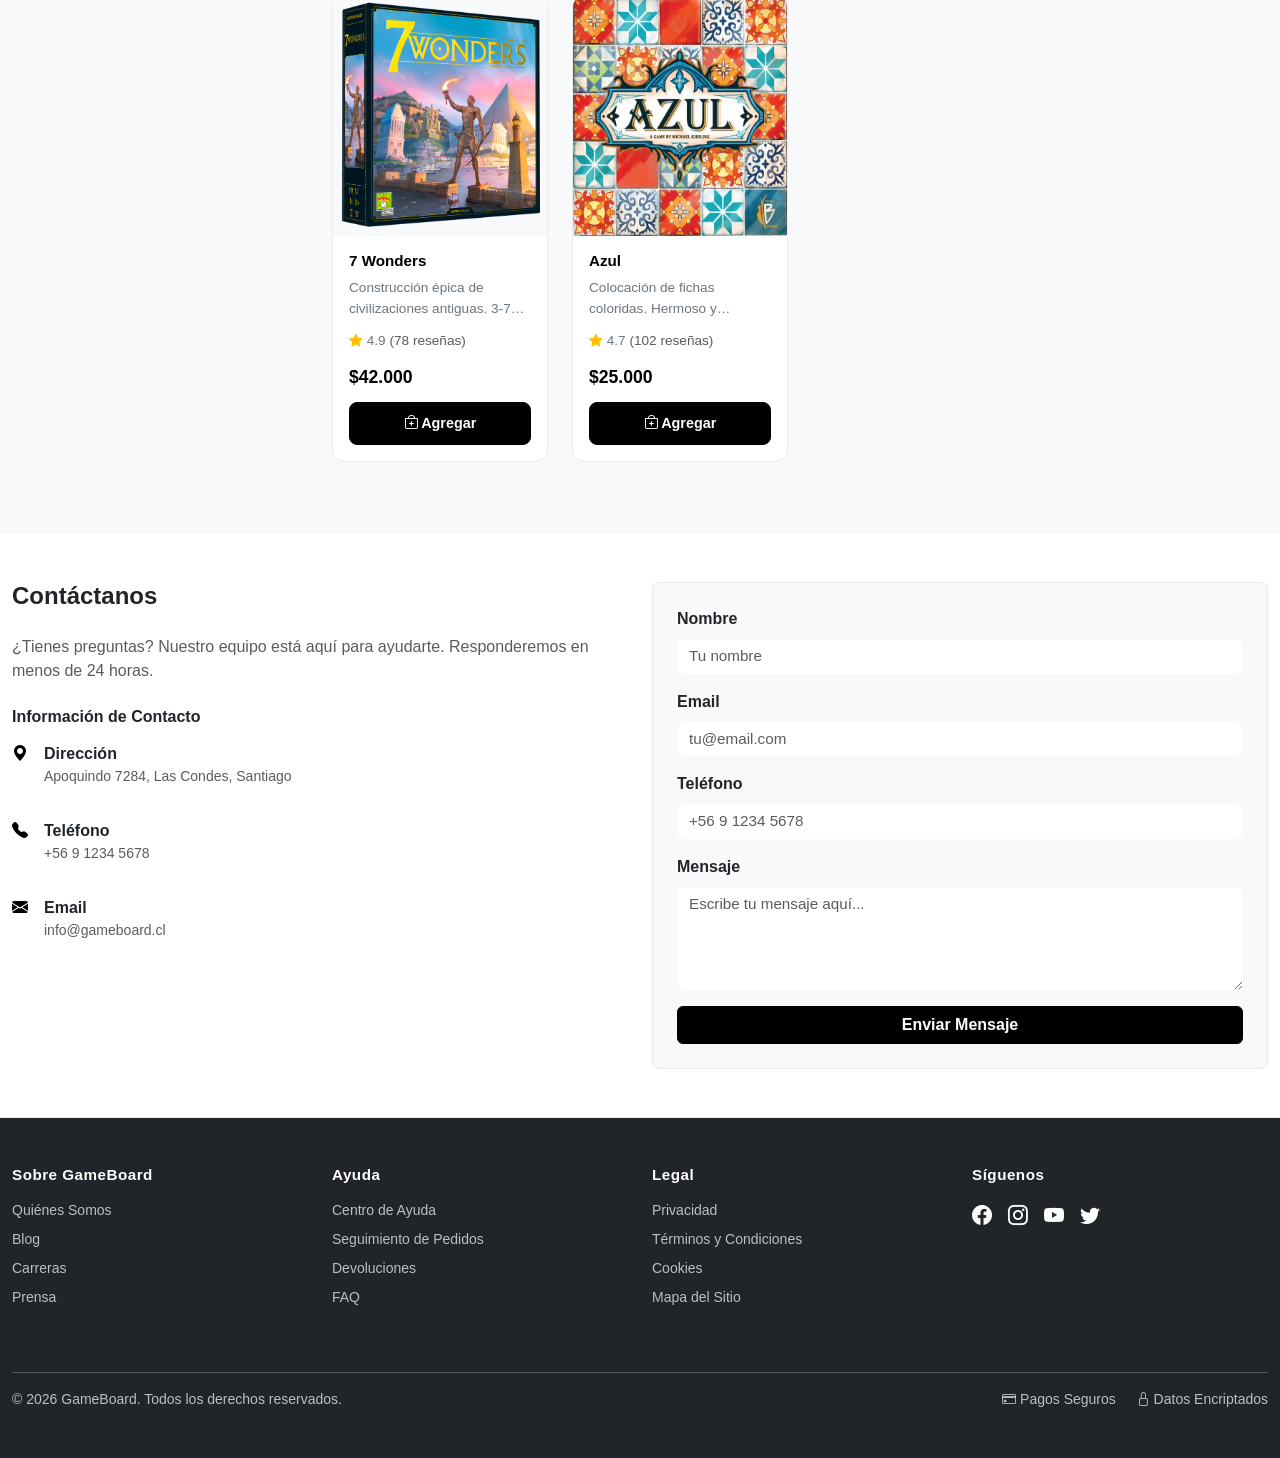
==== commit e0574057: "Add files via upload" ====
--- a/index.html
+++ b/index.html
@@ -22,7 +22,7 @@
             <div class="col-md-6 text-center text-md-end">
                 <a href="#" class="text-muted text-decoration-none me-3"><i class="bi bi-question-circle"></i> Ayuda</a>
                 <a href="#" class="text-muted text-decoration-none"><i class="bi bi-telephone"></i> +56 9 1234 5678</a>
-            </div>>
+            </div>
         </div>
     </div>
 </div>
@@ -142,7 +142,7 @@
                 <div class="col-6 col-md-3">
                     <div class="card border-0 h-100 category-card">
                         <div class="card-body text-center p-4">
-                            <i class="bi bi-person-group fs-1 text-success mb-2"></i>
+                            <i class="bi bi-people fs-1 text-success mb-2"></i>
                             <h5 class="card-title">Cooperativos</h5>
                             <small class="text-muted">10 juegos</small>
                         </div>
@@ -256,7 +256,7 @@
                         </div>
                         <div class="d-flex justify-content-between mb-2 pb-2 border-bottom">
                             <span>Envío</span>
-                            <span>Gratis</span>
+                            <span id="envio">$0</span>
                         </div>
                         <div class="d-flex justify-content-between mb-4 pb-2 border-bottom">
                             <span>Impuesto (19%)</span>
@@ -315,22 +315,27 @@
                 </div>
                 
                 <div class="col-lg-6">
-                    <form id="formulario-contacto" class="card border-0 bg-light p-4">
+                    <form id="formulario-contacto" class="card border-0 bg-light p-4" novalidate aria-live="polite">
+                        <div id="form-error-summary" class="alert alert-danger visually-hidden" role="alert"></div>
                         <div class="mb-3">
                             <label for="nombre" class="form-label fw-bold">Nombre</label>
-                            <input type="text" class="form-control border-0" id="nombre" placeholder="Tu nombre">
+                            <input type="text" class="form-control border-0" id="nombre" name="nombre" placeholder="Tu nombre" required minlength="3" maxlength="50" pattern="^[A-Za-zÀ-ÿ\s]+$" autocomplete="name">
+                            <div class="invalid-feedback">El nombre debe tener entre 3 y 50 caracteres y solo letras.</div>
                         </div>
                         <div class="mb-3">
                             <label for="email" class="form-label fw-bold">Email</label>
-                            <input type="email" class="form-control border-0" id="email" placeholder="tu@email.com">
+                            <input type="email" class="form-control border-0" id="email" name="email" placeholder="tu@email.com" required maxlength="100">
+                            <div class="invalid-feedback">Ingresa un correo válido.</div>
                         </div>
                         <div class="mb-3">
                             <label for="telefono" class="form-label fw-bold">Teléfono</label>
-                            <input type="tel" class="form-control border-0" id="telefono" placeholder="+56 9 1234 5678">
+                            <input type="tel" class="form-control border-0" id="telefono" name="telefono" placeholder="+56 9 1234 5678" required minlength="9" maxlength="15" pattern="^\+?(56\s?)?9\s?\d{4}\s?\d{4}$" autocomplete="tel">
+                            <div class="invalid-feedback">Ingresa un teléfono chileno válido, por ejemplo +56 9 1234 5678.</div>
                         </div>
                         <div class="mb-3">
                             <label for="mensaje" class="form-label fw-bold">Mensaje</label>
-                            <textarea class="form-control border-0" id="mensaje" rows="4" placeholder="Escribe tu mensaje aquí..."></textarea>
+                            <textarea class="form-control border-0" id="mensaje" name="mensaje" rows="4" placeholder="Escribe tu mensaje aquí..." required minlength="10" maxlength="500"></textarea>
+                            <div class="invalid-feedback">El mensaje debe tener entre 10 y 500 caracteres.</div>
                         </div>
                         <button type="submit" class="btn btn-dark w-100">Enviar Mensaje</button>
                     </form>
